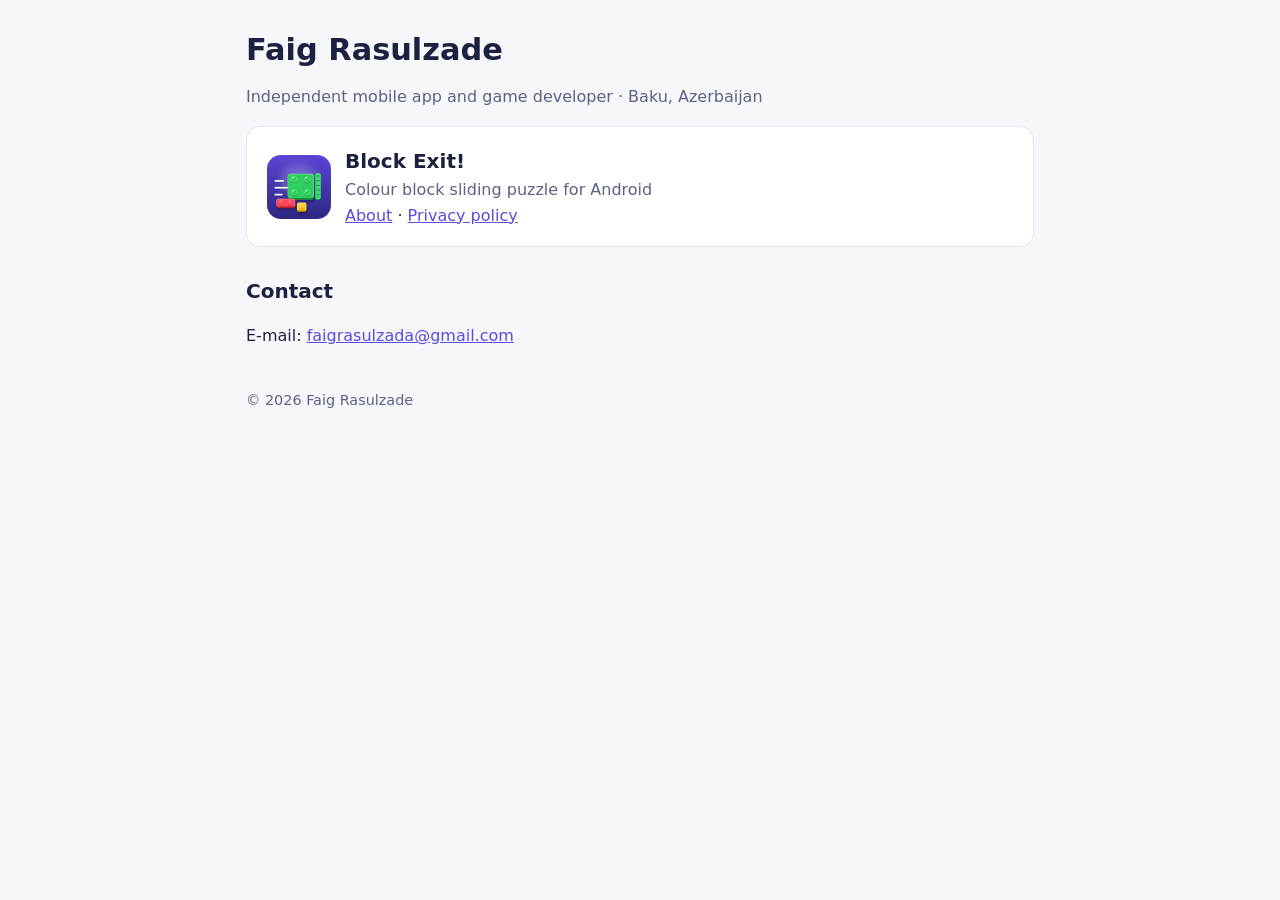
==== index.html @ 2ec504fc "Developer site: Block Exit! page, privacy policy, app-ads.txt Co-Authored-By: Claude Opus 5.5 <norep" ====
<!doctype html>
<html lang="en">
<head>
<meta charset="utf-8">
<meta name="viewport" content="width=device-width, initial-scale=1">
<title>Faig Rasulzade – Apps &amp; Games</title>
<meta name="description" content="Mobile apps and games by Faig Rasulzade, independent developer from Baku, Azerbaijan.">
<link rel="stylesheet" href="style.css">
</head>
<body>
<main>
<h1>Faig Rasulzade</h1>
<p class="muted">Independent mobile app and game developer · Baku, Azerbaijan</p>
<div class="card">
  <div class="app"><img src="blockexit/icon.png" alt="Block Exit! icon">
    <div><h2 style="margin:0">Block Exit!</h2>
    <div class="muted">Colour block sliding puzzle for Android</div>
    <a href="blockexit/">About</a> · <a href="blockexit/privacy.html">Privacy policy</a></div>
  </div>
</div>
<h2>Contact</h2>
<p>E-mail: <a href="mailto:faigrasulzada@gmail.com">faigrasulzada@gmail.com</a></p>
<footer class="muted">© 2026 Faig Rasulzade</footer>
</main>
</body>
</html>
---- style.css ----
:root{--bg:#f6f7fb;--card:#fff;--ink:#1c2140;--muted:#5b6283;--accent:#5b4be0;--line:#e3e6f0}
@media (prefers-color-scheme:dark){:root{--bg:#141729;--card:#1d2138;--ink:#eef0fa;--muted:#a3a9c8;--accent:#9d93ff;--line:#2c3150}}
*{box-sizing:border-box}body{margin:0;background:var(--bg);color:var(--ink);font:16px/1.6 system-ui,-apple-system,"Segoe UI",Roboto,sans-serif}
main{max-width:820px;margin:0 auto;padding:32px 16px 64px}h1{font-size:1.9rem;line-height:1.2;margin:0 0 6px}h2{font-size:1.25rem;margin:28px 0 8px}h3{font-size:1.05rem;margin:18px 0 6px}
.muted{color:var(--muted)}a{color:var(--accent)}.card{background:var(--card);border:1px solid var(--line);border-radius:14px;padding:18px 20px;margin:16px 0}
nav.lang{display:flex;gap:8px;flex-wrap:wrap;margin:16px 0}nav.lang a{padding:6px 12px;border:1px solid var(--line);border-radius:999px;text-decoration:none;background:var(--card)}
ul{padding-left:22px}table{border-collapse:collapse;width:100%;font-size:.95rem}td,th{border:1px solid var(--line);padding:8px;text-align:left;vertical-align:top}
.app{display:flex;gap:14px;align-items:center}.app img{width:64px;height:64px;border-radius:14px}footer{margin-top:40px;font-size:.9rem}
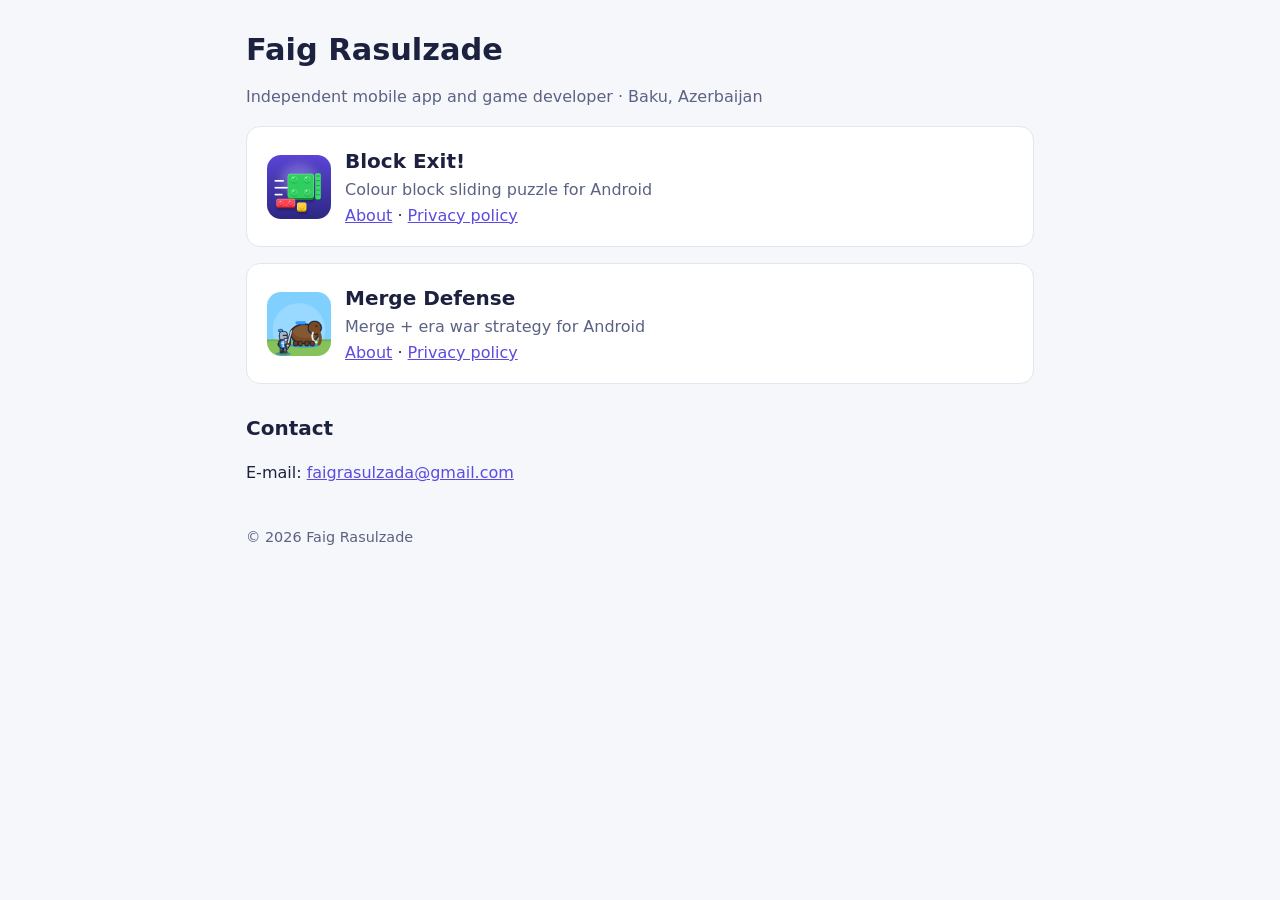
==== commit 13e11903: "Add Merge Defense page and privacy policy Co-Authored-By: Claude Opus 5.5 <noreply@anthropic.com> Cl" ====
--- a/index.html
+++ b/index.html
@@ -18,6 +18,13 @@
     <a href="blockexit/">About</a> · <a href="blockexit/privacy.html">Privacy policy</a></div>
   </div>
 </div>
+<div class="card">
+  <div class="app"><img src="mergedefense/icon.png" alt="Merge Defense icon">
+    <div><h2 style="margin:0">Merge Defense</h2>
+    <div class="muted">Merge + era war strategy for Android</div>
+    <a href="mergedefense/">About</a> · <a href="mergedefense/privacy.html">Privacy policy</a></div>
+  </div>
+</div>
 <h2>Contact</h2>
 <p>E-mail: <a href="mailto:faigrasulzada@gmail.com">faigrasulzada@gmail.com</a></p>
 <footer class="muted">© 2026 Faig Rasulzade</footer>
